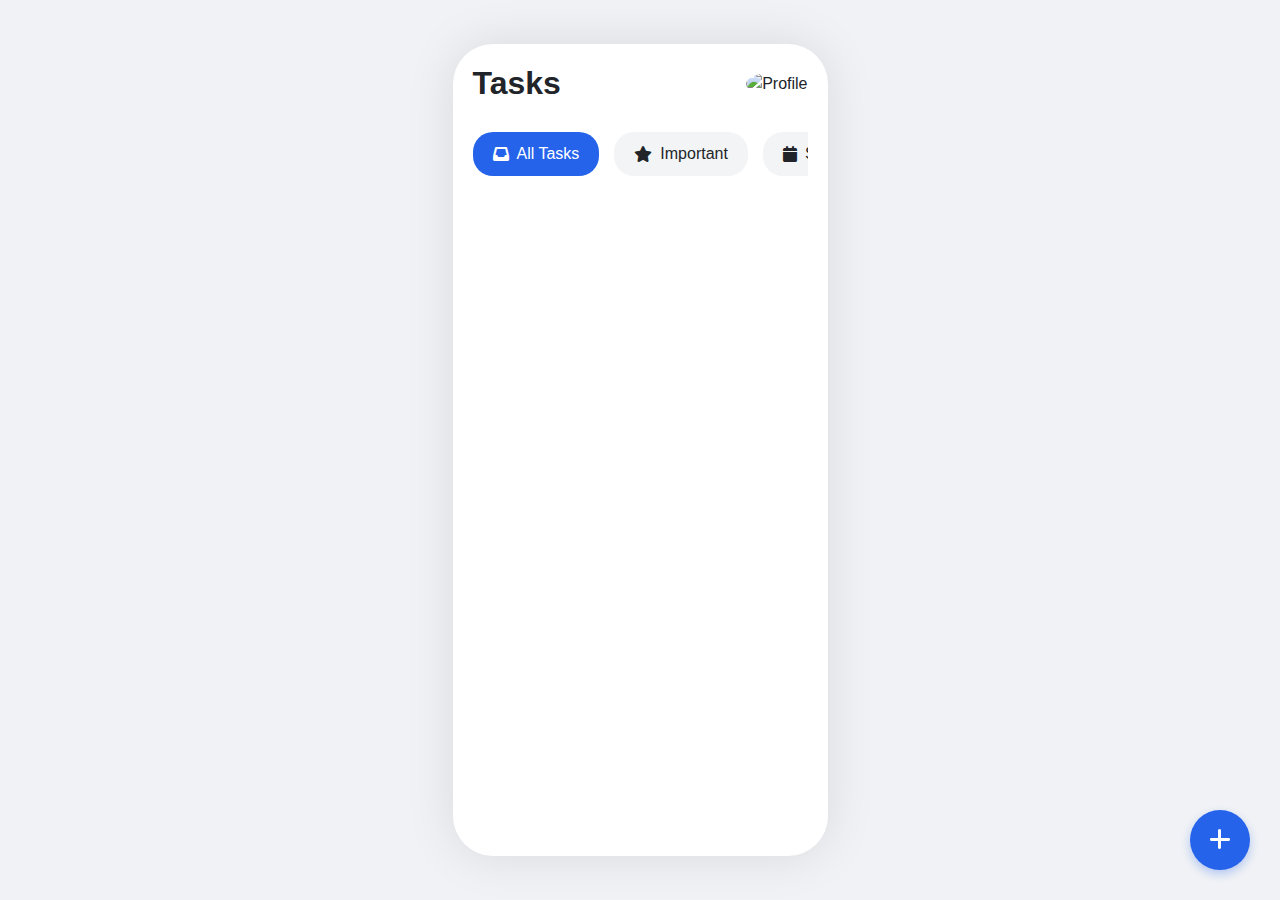
==== projects/mobile_app/index.html @ ffae8e7e "Add ecommerce, mobile app, and web automator projects" ====
<!DOCTYPE html>
<html lang="en">
<head>
    <meta charset="UTF-8">
    <meta name="viewport" content="width=device-width, initial-scale=1.0">
    <title>Task Manager App - Mobile Prototype</title>
    <link href="https://cdn.jsdelivr.net/npm/bootstrap@5.3.0/dist/css/bootstrap.min.css" rel="stylesheet">
    <link rel="stylesheet" href="styles.css">
    <link rel="stylesheet" href="https://cdnjs.cloudflare.com/ajax/libs/font-awesome/6.0.0/css/all.min.css">
</head>
<body>
    <div class="phone-frame">
        <div class="app-container">
            <!-- Header -->
            <header>
                <h1>Tasks</h1>
                <div class="user-profile">
                    <img src="https://via.placeholder.com/40" alt="Profile" class="avatar">
                </div>
            </header>

            <!-- Task Categories -->
            <div class="categories">
                <div class="category active">
                    <i class="fas fa-inbox"></i>
                    <span>All Tasks</span>
                </div>
                <div class="category">
                    <i class="fas fa-star"></i>
                    <span>Important</span>
                </div>
                <div class="category">
                    <i class="fas fa-calendar"></i>
                    <span>Scheduled</span>
                </div>
            </div>

            <!-- Task List -->
            <div class="task-list">
                <div class="task-item" data-priority="high">
                    <div class="task-priority">
                        <span class="priority-indicator"></span>
                    </div>
                    <input type="checkbox">
                    <div class="task-content">
                        <span class="task-text" contenteditable="true">Complete portfolio design</span>
                        <div class="task-meta">
                            <span class="task-date">Today</span>
                            <div class="task-actions">
                                <button class="priority-btn" title="Set Priority">
                                    <i class="fas fa-flag"></i>
                                </button>
                                <button class="date-btn" title="Set Due Date">
                                    <i class="fas fa-calendar-alt"></i>
                                </button>
                                <button class="delete-btn" title="Delete Task">
                                    <i class="fas fa-trash"></i>
                                </button>
                            </div>
                        </div>
                    </div>
                </div>

                <div class="task-item" data-priority="medium">
                    <div class="task-priority">
                        <span class="priority-indicator"></span>
                    </div>
                    <input type="checkbox">
                    <div class="task-content">
                        <span class="task-text" contenteditable="true">Meeting with client</span>
                        <div class="task-meta">
                            <span class="task-date">Tomorrow</span>
                            <div class="task-actions">
                                <button class="priority-btn" title="Set Priority">
                                    <i class="fas fa-flag"></i>
                                </button>
                                <button class="date-btn" title="Set Due Date">
                                    <i class="fas fa-calendar-alt"></i>
                                </button>
                                <button class="delete-btn" title="Delete Task">
                                    <i class="fas fa-trash"></i>
                                </button>
                            </div>
                        </div>
                    </div>
                </div>

                <div class="task-item">
                    <div class="task-priority">
                        <span class="priority-indicator"></span>
                    </div>
                    <input type="checkbox">
                    <div class="task-content">
                        <span class="task-text" contenteditable="true">Update project documentation</span>
                        <div class="task-meta">
                            <span class="task-date">Next Week</span>
                            <div class="task-actions">
                                <button class="priority-btn" title="Set Priority">
                                    <i class="fas fa-flag"></i>
                                </button>
                                <button class="date-btn" title="Set Due Date">
                                    <i class="fas fa-calendar-alt"></i>
                                </button>
                                <button class="delete-btn" title="Delete Task">
                                    <i class="fas fa-trash"></i>
                                </button>
                            </div>
                        </div>
                    </div>
                </div>
            </div>

            <!-- Add Task Button -->
            <button class="add-task-btn">
                <i class="fas fa-plus"></i>
            </button>

            <!-- Priority Menu (Hidden by default) -->
            <div class="priority-menu" style="display: none;">
                <button data-priority="high">High Priority</button>
                <button data-priority="medium">Medium Priority</button>
                <button data-priority="low">Low Priority</button>
            </div>

            <!-- Date Picker (Hidden by default) -->
            <div class="date-picker" style="display: none;">
                <div class="date-picker-header">
                    <button class="close-picker">&times;</button>
                    <h3>Set Due Date</h3>
                </div>
                <input type="date" class="date-input">
                <div class="quick-dates">
                    <button data-date="today">Today</button>
                    <button data-date="tomorrow">Tomorrow</button>
                    <button data-date="next-week">Next Week</button>
                </div>
            </div>
        </div>
    </div>

    <script src="script.js"></script>
</body>
</html>
---- projects/mobile_app/styles.css ----
/* Global Styles */
:root {
    --primary-color: #2563eb;
    --secondary-color: #1e40af;
    --light-gray: #f3f4f6;
    --dark-gray: #4b5563;
}

body {
    font-family: 'Inter', sans-serif;
    background-color: #f0f2f5;
    display: flex;
    justify-content: center;
    align-items: center;
    min-height: 100vh;
    margin: 0;
    padding: 20px;
}

/* Phone Frame */
.phone-frame {
    background: white;
    width: 375px;
    height: 812px;
    border-radius: 40px;
    box-shadow: 0 0 50px rgba(0, 0, 0, 0.1);
    overflow: hidden;
    position: relative;
}

/* App Container */
.app-container {
    height: 100%;
    overflow-y: auto;
    padding: 20px;
}

/* Header */
header {
    display: flex;
    justify-content: space-between;
    align-items: center;
    margin-bottom: 30px;
}

header h1 {
    font-size: 32px;
    font-weight: 700;
    margin: 0;
}

.user-profile .avatar {
    width: 40px;
    height: 40px;
    border-radius: 50%;
}

/* Categories */
.categories {
    display: flex;
    gap: 15px;
    margin-bottom: 30px;
    overflow-x: auto;
    padding-bottom: 10px;
}

.category {
    display: flex;
    align-items: center;
    gap: 8px;
    padding: 10px 20px;
    background: var(--light-gray);
    border-radius: 20px;
    cursor: pointer;
    transition: all 0.3s ease;
    white-space: nowrap;
}

.category.active {
    background: var(--primary-color);
    color: white;
}

/* Task List */
.task-list {
    display: flex;
    flex-direction: column;
    gap: 15px;
}

.task-item {
    display: flex;
    align-items: flex-start;
    gap: 15px;
    padding: 15px;
    background: white;
    border-radius: 12px;
    box-shadow: 0 2px 4px rgba(0, 0, 0, 0.05);
    transition: transform 0.3s ease, box-shadow 0.3s ease;
}

.task-item:hover {
    transform: translateY(-2px);
    box-shadow: 0 4px 8px rgba(0, 0, 0, 0.1);
}

.task-priority {
    padding-top: 3px;
}

.priority-indicator {
    display: block;
    width: 12px;
    height: 12px;
    border-radius: 50%;
    background: #e5e7eb;
}

.task-item[data-priority="high"] .priority-indicator {
    background: #ef4444;
}

.task-item[data-priority="medium"] .priority-indicator {
    background: #f59e0b;
}

.task-item[data-priority="low"] .priority-indicator {
    background: #10b981;
}

.task-content {
    flex: 1;
}

.task-meta {
    display: flex;
    justify-content: space-between;
    align-items: center;
    margin-top: 8px;
    font-size: 0.875rem;
    color: var(--dark-gray);
}

.task-actions {
    display: flex;
    gap: 8px;
    opacity: 0;
    transition: opacity 0.3s ease;
}

.task-item:hover .task-actions {
    opacity: 1;
}

.task-actions button {
    background: none;
    border: none;
    padding: 4px;
    color: var(--dark-gray);
    cursor: pointer;
    transition: color 0.3s ease;
}

.task-actions button:hover {
    color: var(--primary-color);
}

.task-item input[type="checkbox"] {
    width: 20px;
    height: 20px;
    border-radius: 6px;
    border: 2px solid var(--primary-color);
    cursor: pointer;
}

.task-text {
    flex: 1;
    font-size: 16px;
}

.task-date {
    font-size: 14px;
    color: var(--dark-gray);
}

.task-item.completed .task-text {
    text-decoration: line-through;
    color: var(--dark-gray);
}

/* Priority Menu */
.priority-menu {
    position: fixed;
    background: white;
    border-radius: 12px;
    box-shadow: 0 4px 12px rgba(0, 0, 0, 0.1);
    padding: 8px;
    z-index: 1000;
}

.priority-menu button {
    display: block;
    width: 100%;
    padding: 8px 16px;
    border: none;
    background: none;
    text-align: left;
    cursor: pointer;
    transition: background-color 0.3s ease;
}

.priority-menu button:hover {
    background-color: var(--light-gray);
}

/* Date Picker */
.date-picker {
    position: fixed;
    top: 50%;
    left: 50%;
    transform: translate(-50%, -50%);
    background: white;
    border-radius: 16px;
    box-shadow: 0 4px 20px rgba(0, 0, 0, 0.15);
    padding: 20px;
    z-index: 1000;
    width: 90%;
    max-width: 320px;
}

.date-picker-header {
    display: flex;
    justify-content: space-between;
    align-items: center;
    margin-bottom: 16px;
}

.close-picker {
    background: none;
    border: none;
    font-size: 24px;
    color: var(--dark-gray);
    cursor: pointer;
}

.date-input {
    width: 100%;
    padding: 8px;
    border: 1px solid var(--light-gray);
    border-radius: 8px;
    margin-bottom: 16px;
}

.quick-dates {
    display: grid;
    grid-template-columns: repeat(3, 1fr);
    gap: 8px;
}

.quick-dates button {
    padding: 8px;
    border: 1px solid var(--light-gray);
    border-radius: 8px;
    background: none;
    cursor: pointer;
    transition: all 0.3s ease;
}

.quick-dates button:hover {
    background: var(--primary-color);
    color: white;
    border-color: var(--primary-color);
}

/* Task Text Editing */
.task-text[contenteditable="true"]:focus {
    outline: none;
    border-bottom: 2px solid var(--primary-color);
    padding-bottom: 2px;
}

/* Animations */
@keyframes slideIn {
    from {
        opacity: 0;
        transform: translateY(10px);
    }
    to {
        opacity: 1;
        transform: translateY(0);
    }
}

.task-item {
    animation: slideIn 0.3s ease forwards;
}

/* Add Task Button */
.add-task-btn {
    position: fixed;
    bottom: 30px;
    right: 30px;
    width: 60px;
    height: 60px;
    border-radius: 50%;
    background: var(--primary-color);
    color: white;
    border: none;
    font-size: 24px;
    cursor: pointer;
    box-shadow: 0 4px 10px rgba(37, 99, 235, 0.3);
    transition: transform 0.3s ease;
}

.add-task-btn:hover {
    transform: scale(1.1);
}

/* Scrollbar Styles */
::-webkit-scrollbar {
    width: 6px;
    height: 6px;
}

::-webkit-scrollbar-track {
    background: var(--light-gray);
    border-radius: 3px;
}

::-webkit-scrollbar-thumb {
    background: var(--dark-gray);
    border-radius: 3px;
}

/* Responsive Design */
@media (max-width: 400px) {
    .phone-frame {
        width: 100%;
        height: 100vh;
        border-radius: 0;
    }
}
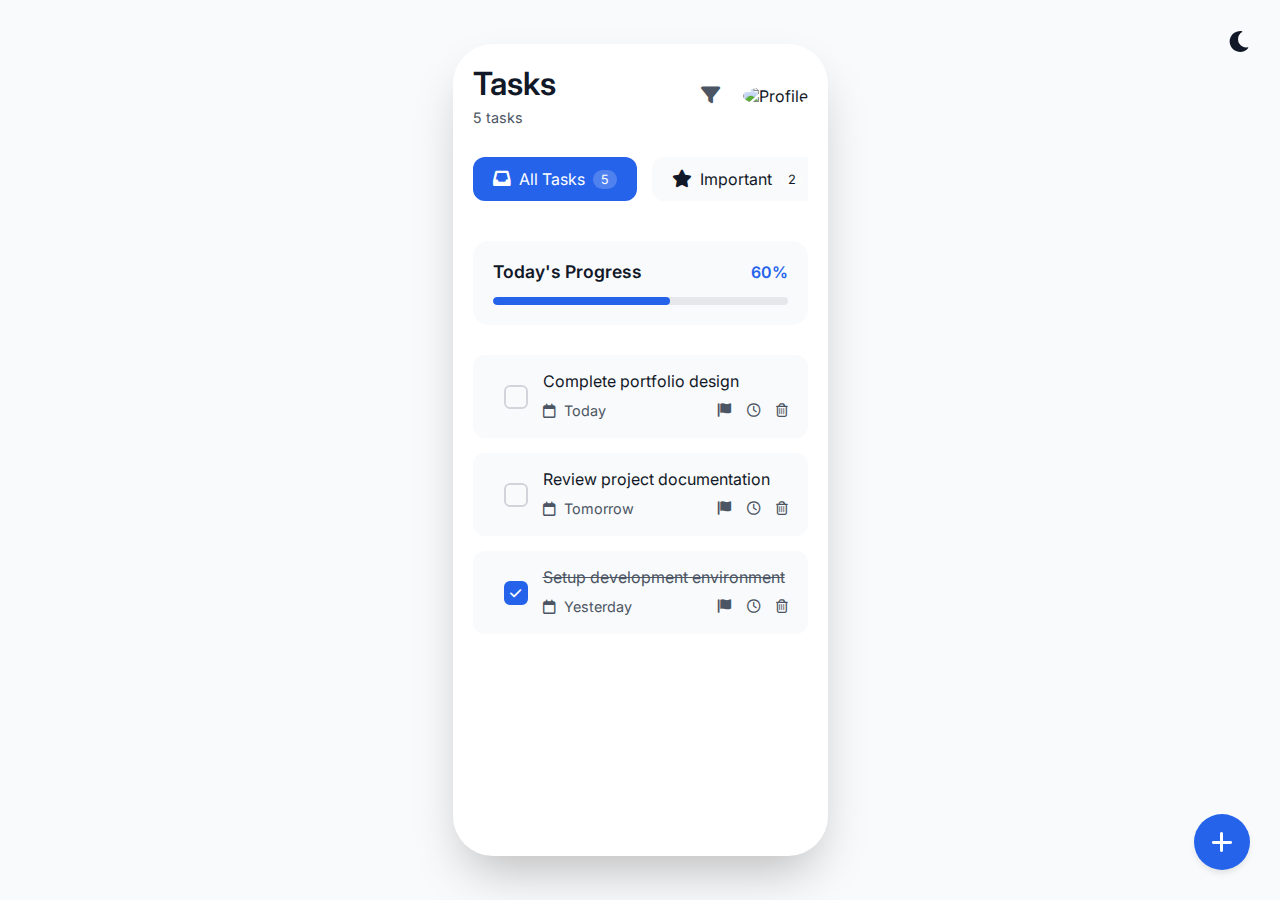
==== commit 76b5fa31: "Updated portfolio with latest changes and fixed file paths" ====
--- a/projects/mobile_app/index.html
+++ b/projects/mobile_app/index.html
@@ -4,18 +4,32 @@
     <meta charset="UTF-8">
     <meta name="viewport" content="width=device-width, initial-scale=1.0">
     <title>Task Manager App - Mobile Prototype</title>
-    <link href="https://cdn.jsdelivr.net/npm/bootstrap@5.3.0/dist/css/bootstrap.min.css" rel="stylesheet">
-    <link rel="stylesheet" href="styles.css">
+    <link href="https://fonts.googleapis.com/css2?family=Inter:wght@400;500;600&display=swap" rel="stylesheet">
     <link rel="stylesheet" href="https://cdnjs.cloudflare.com/ajax/libs/font-awesome/6.0.0/css/all.min.css">
+    <link rel="stylesheet" href="./styles.css">
 </head>
 <body>
+    <div class="theme-toggle">
+        <button id="themeToggle">
+            <i class="fas fa-moon"></i>
+        </button>
+    </div>
+    
     <div class="phone-frame">
         <div class="app-container">
             <!-- Header -->
             <header>
-                <h1>Tasks</h1>
-                <div class="user-profile">
-                    <img src="https://via.placeholder.com/40" alt="Profile" class="avatar">
+                <div class="header-left">
+                    <h1>Tasks</h1>
+                    <span class="task-count">5 tasks</span>
+                </div>
+                <div class="header-right">
+                    <button class="filter-btn">
+                        <i class="fas fa-filter"></i>
+                    </button>
+                    <div class="user-profile">
+                        <img src="https://via.placeholder.com/40" alt="Profile" class="avatar">
+                    </div>
                 </div>
             </header>
 
@@ -24,85 +38,108 @@
                 <div class="category active">
                     <i class="fas fa-inbox"></i>
                     <span>All Tasks</span>
+                    <span class="task-count">5</span>
                 </div>
                 <div class="category">
                     <i class="fas fa-star"></i>
                     <span>Important</span>
+                    <span class="task-count">2</span>
                 </div>
                 <div class="category">
                     <i class="fas fa-calendar"></i>
                     <span>Scheduled</span>
+                    <span class="task-count">3</span>
+                </div>
+            </div>
+
+            <!-- Progress Overview -->
+            <div class="progress-section">
+                <div class="progress-header">
+                    <h2>Today's Progress</h2>
+                    <span class="progress-percent">60%</span>
+                </div>
+                <div class="progress-bar">
+                    <div class="progress-fill" style="width: 60%"></div>
                 </div>
             </div>
 
             <!-- Task List -->
-            <div class="task-list">
-                <div class="task-item" data-priority="high">
+            <div class="task-list" id="taskList">
+                <div class="task-item" data-priority="high" draggable="true">
                     <div class="task-priority">
                         <span class="priority-indicator"></span>
                     </div>
-                    <input type="checkbox">
+                    <div class="task-checkbox">
+                        <input type="checkbox" id="task1">
+                        <label for="task1"></label>
+                    </div>
                     <div class="task-content">
                         <span class="task-text" contenteditable="true">Complete portfolio design</span>
                         <div class="task-meta">
-                            <span class="task-date">Today</span>
+                            <span class="task-date"><i class="far fa-calendar"></i> Today</span>
                             <div class="task-actions">
                                 <button class="priority-btn" title="Set Priority">
                                     <i class="fas fa-flag"></i>
                                 </button>
-                                <button class="date-btn" title="Set Due Date">
-                                    <i class="fas fa-calendar-alt"></i>
+                                <button class="schedule-btn" title="Schedule">
+                                    <i class="far fa-clock"></i>
                                 </button>
-                                <button class="delete-btn" title="Delete Task">
-                                    <i class="fas fa-trash"></i>
+                                <button class="delete-btn" title="Delete">
+                                    <i class="far fa-trash-alt"></i>
                                 </button>
                             </div>
                         </div>
                     </div>
                 </div>
 
-                <div class="task-item" data-priority="medium">
+                <div class="task-item" data-priority="medium" draggable="true">
                     <div class="task-priority">
                         <span class="priority-indicator"></span>
                     </div>
-                    <input type="checkbox">
+                    <div class="task-checkbox">
+                        <input type="checkbox" id="task2">
+                        <label for="task2"></label>
+                    </div>
                     <div class="task-content">
-                        <span class="task-text" contenteditable="true">Meeting with client</span>
+                        <span class="task-text" contenteditable="true">Review project documentation</span>
                         <div class="task-meta">
-                            <span class="task-date">Tomorrow</span>
+                            <span class="task-date"><i class="far fa-calendar"></i> Tomorrow</span>
                             <div class="task-actions">
                                 <button class="priority-btn" title="Set Priority">
                                     <i class="fas fa-flag"></i>
                                 </button>
-                                <button class="date-btn" title="Set Due Date">
-                                    <i class="fas fa-calendar-alt"></i>
+                                <button class="schedule-btn" title="Schedule">
+                                    <i class="far fa-clock"></i>
                                 </button>
-                                <button class="delete-btn" title="Delete Task">
-                                    <i class="fas fa-trash"></i>
+                                <button class="delete-btn" title="Delete">
+                                    <i class="far fa-trash-alt"></i>
                                 </button>
                             </div>
                         </div>
                     </div>
                 </div>
 
-                <div class="task-item">
+                <div class="task-item completed" data-priority="low" draggable="true">
                     <div class="task-priority">
                         <span class="priority-indicator"></span>
                     </div>
-                    <input type="checkbox">
+                    <div class="task-checkbox">
+                        <input type="checkbox" id="task3" checked>
+                        <label for="task3"></label>
+                    </div>
                     <div class="task-content">
-                        <span class="task-text" contenteditable="true">Update project documentation</span>
+                        <span class="task-text" contenteditable="true">Setup development environment</span>
                         <div class="task-meta">
-                            <span class="task-date">Next Week</span>
+                            <span class="task-date"><i class="far fa-calendar"></i> Yesterday</span>
                             <div class="task-actions">
                                 <button class="priority-btn" title="Set Priority">
                                     <i class="fas fa-flag"></i>
                                 </button>
-                                <button class="date-btn" title="Set Due Date">
-                                    <i class="fas fa-calendar-alt"></i>
+                                <button class="schedule-btn" title="Schedule">
+                                    <i class="far fa-clock"></i>
                                 </button>
-                                <button class="delete-btn" title="Delete Task">
-                                    <i class="fas fa-trash"></i>
+                                <button class="delete-btn" title="Delete">
+                                    <i class="far fa-trash-alt"></i>
                                 </button>
                             </div>
                         </div>
@@ -114,30 +151,37 @@
             <button class="add-task-btn">
                 <i class="fas fa-plus"></i>
             </button>
+        </div>
 
-            <!-- Priority Menu (Hidden by default) -->
-            <div class="priority-menu" style="display: none;">
-                <button data-priority="high">High Priority</button>
-                <button data-priority="medium">Medium Priority</button>
-                <button data-priority="low">Low Priority</button>
+        <!-- Priority Menu (Hidden by default) -->
+        <div class="priority-menu" style="display: none;">
+            <button data-priority="high">
+                <span class="priority-dot high"></span>
+                High Priority
+            </button>
+            <button data-priority="medium">
+                <span class="priority-dot medium"></span>
+                Medium Priority
+            </button>
+            <button data-priority="low">
+                <span class="priority-dot low"></span>
+                Low Priority
+            </button>
+        </div>
+
+        <!-- Schedule Menu (Hidden by default) -->
+        <div class="schedule-menu" style="display: none;">
+            <div class="quick-dates">
+                <button>Today</button>
+                <button>Tomorrow</button>
+                <button>Next Week</button>
             </div>
-
-            <!-- Date Picker (Hidden by default) -->
-            <div class="date-picker" style="display: none;">
-                <div class="date-picker-header">
-                    <button class="close-picker">&times;</button>
-                    <h3>Set Due Date</h3>
-                </div>
-                <input type="date" class="date-input">
-                <div class="quick-dates">
-                    <button data-date="today">Today</button>
-                    <button data-date="tomorrow">Tomorrow</button>
-                    <button data-date="next-week">Next Week</button>
-                </div>
+            <div class="custom-date">
+                <input type="date">
             </div>
         </div>
     </div>
 
-    <script src="script.js"></script>
+    <script src="./script.js"></script>
 </body>
 </html>
--- a/projects/mobile_app/styles.css
+++ b/projects/mobile_app/styles.css
@@ -1,31 +1,92 @@
 /* Global Styles */
 :root {
     --primary-color: #2563eb;
-    --secondary-color: #1e40af;
-    --light-gray: #f3f4f6;
-    --dark-gray: #4b5563;
+    --primary-light: #60a5fa;
+    --primary-dark: #1e40af;
+    --success-color: #10b981;
+    --warning-color: #f59e0b;
+    --danger-color: #ef4444;
+    --gray-50: #f9fafb;
+    --gray-100: #f3f4f6;
+    --gray-200: #e5e7eb;
+    --gray-300: #d1d5db;
+    --gray-400: #9ca3af;
+    --gray-500: #6b7280;
+    --gray-600: #4b5563;
+    --gray-700: #374151;
+    --gray-800: #1f2937;
+    --gray-900: #111827;
+    
+    /* Light Theme */
+    --bg-primary: white;
+    --bg-secondary: var(--gray-50);
+    --text-primary: var(--gray-900);
+    --text-secondary: var(--gray-600);
+    --border-color: var(--gray-200);
+    --hover-color: var(--gray-100);
+}
+
+/* Dark Theme */
+[data-theme="dark"] {
+    --bg-primary: var(--gray-900);
+    --bg-secondary: var(--gray-800);
+    --text-primary: white;
+    --text-secondary: var(--gray-400);
+    --border-color: var(--gray-700);
+}
+
+/* Base Styles */
+* {
+    margin: 0;
+    padding: 0;
+    box-sizing: border-box;
 }
 
 body {
     font-family: 'Inter', sans-serif;
-    background-color: #f0f2f5;
+    background-color: var(--bg-secondary);
+    color: var(--text-primary);
     display: flex;
     justify-content: center;
     align-items: center;
     min-height: 100vh;
     margin: 0;
     padding: 20px;
+    transition: background-color 0.3s ease;
+}
+
+/* Theme Toggle */
+.theme-toggle {
+    position: fixed;
+    top: 20px;
+    right: 20px;
+}
+
+.theme-toggle button {
+    background: none;
+    border: none;
+    color: var(--text-primary);
+    font-size: 1.5rem;
+    cursor: pointer;
+    padding: 8px;
+    border-radius: 50%;
+    transition: all 0.3s ease;
+}
+
+.theme-toggle button:hover {
+    background-color: var(--gray-200);
 }
 
 /* Phone Frame */
 .phone-frame {
-    background: white;
+    background: var(--bg-primary);
     width: 375px;
     height: 812px;
     border-radius: 40px;
-    box-shadow: 0 0 50px rgba(0, 0, 0, 0.1);
+    box-shadow: 0 25px 50px -12px rgba(0, 0, 0, 0.25);
     overflow: hidden;
     position: relative;
+    transition: all 0.3s ease;
 }
 
 /* App Container */
@@ -43,16 +104,45 @@
     margin-bottom: 30px;
 }
 
-header h1 {
-    font-size: 32px;
-    font-weight: 700;
-    margin: 0;
-}
-
-.user-profile .avatar {
+.header-left h1 {
+    font-size: 2rem;
+    font-weight: 600;
+    color: var(--text-primary);
+    margin-bottom: 4px;
+}
+
+.header-left .task-count {
+    color: var(--text-secondary);
+    font-size: 0.9rem;
+}
+
+.header-right {
+    display: flex;
+    align-items: center;
+    gap: 15px;
+}
+
+.filter-btn {
+    background: none;
+    border: none;
+    color: var(--text-secondary);
+    font-size: 1.2rem;
+    cursor: pointer;
+    padding: 8px;
+    border-radius: 50%;
+    transition: all 0.3s ease;
+}
+
+.filter-btn:hover {
+    background-color: var(--gray-100);
+    color: var(--primary-color);
+}
+
+.avatar {
     width: 40px;
     height: 40px;
     border-radius: 50%;
+    object-fit: cover;
 }
 
 /* Categories */
@@ -68,17 +158,67 @@
     display: flex;
     align-items: center;
     gap: 8px;
-    padding: 10px 20px;
-    background: var(--light-gray);
-    border-radius: 20px;
+    padding: 12px 20px;
+    background-color: var(--bg-secondary);
+    border-radius: 12px;
     cursor: pointer;
     transition: all 0.3s ease;
     white-space: nowrap;
 }
 
 .category.active {
-    background: var(--primary-color);
+    background-color: var(--primary-color);
     color: white;
+}
+
+.category i {
+    font-size: 1.1rem;
+}
+
+.category .task-count {
+    background-color: rgba(255, 255, 255, 0.2);
+    padding: 2px 8px;
+    border-radius: 10px;
+    font-size: 0.8rem;
+}
+
+/* Progress Section */
+.progress-section {
+    background-color: var(--bg-secondary);
+    padding: 20px;
+    border-radius: 16px;
+    margin-bottom: 30px;
+}
+
+.progress-header {
+    display: flex;
+    justify-content: space-between;
+    align-items: center;
+    margin-bottom: 15px;
+}
+
+.progress-header h2 {
+    font-size: 1.1rem;
+    font-weight: 600;
+}
+
+.progress-percent {
+    color: var(--primary-color);
+    font-weight: 600;
+}
+
+.progress-bar {
+    height: 8px;
+    background-color: var(--gray-200);
+    border-radius: 4px;
+    overflow: hidden;
+}
+
+.progress-fill {
+    height: 100%;
+    background-color: var(--primary-color);
+    border-radius: 4px;
+    transition: width 0.3s ease;
 }
 
 /* Task List */
@@ -90,209 +230,127 @@
 
 .task-item {
     display: flex;
-    align-items: flex-start;
+    align-items: center;
     gap: 15px;
-    padding: 15px;
-    background: white;
+    padding: 16px;
+    background-color: var(--bg-secondary);
     border-radius: 12px;
-    box-shadow: 0 2px 4px rgba(0, 0, 0, 0.05);
-    transition: transform 0.3s ease, box-shadow 0.3s ease;
+    transition: all 0.3s ease;
+    cursor: move;
 }
 
 .task-item:hover {
     transform: translateY(-2px);
-    box-shadow: 0 4px 8px rgba(0, 0, 0, 0.1);
-}
-
-.task-priority {
-    padding-top: 3px;
+    box-shadow: 0 4px 6px -1px rgba(0, 0, 0, 0.1);
+}
+
+.task-item.dragging {
+    opacity: 0.5;
 }
 
 .priority-indicator {
+    width: 4px;
+    height: 40px;
+    border-radius: 2px;
+}
+
+.task-item[data-priority="high"] .priority-indicator {
+    background-color: var(--danger-color);
+}
+
+.task-item[data-priority="medium"] .priority-indicator {
+    background-color: var(--warning-color);
+}
+
+.task-item[data-priority="low"] .priority-indicator {
+    background-color: var(--success-color);
+}
+
+.task-checkbox {
+    position: relative;
+}
+
+.task-checkbox input {
+    display: none;
+}
+
+.task-checkbox label {
     display: block;
-    width: 12px;
-    height: 12px;
-    border-radius: 50%;
-    background: #e5e7eb;
-}
-
-.task-item[data-priority="high"] .priority-indicator {
-    background: #ef4444;
-}
-
-.task-item[data-priority="medium"] .priority-indicator {
-    background: #f59e0b;
-}
-
-.task-item[data-priority="low"] .priority-indicator {
-    background: #10b981;
+    width: 24px;
+    height: 24px;
+    border: 2px solid var(--gray-300);
+    border-radius: 6px;
+    cursor: pointer;
+    transition: all 0.3s ease;
+}
+
+.task-checkbox input:checked + label {
+    background-color: var(--primary-color);
+    border-color: var(--primary-color);
+}
+
+.task-checkbox input:checked + label::after {
+    content: '\f00c';
+    font-family: 'Font Awesome 5 Free';
+    font-weight: 900;
+    color: white;
+    font-size: 0.8rem;
+    position: absolute;
+    top: 50%;
+    left: 50%;
+    transform: translate(-50%, -50%);
 }
 
 .task-content {
     flex: 1;
 }
 
+.task-text {
+    display: block;
+    font-size: 1rem;
+    color: var(--text-primary);
+    margin-bottom: 8px;
+    transition: all 0.3s ease;
+}
+
+.task-item.completed .task-text {
+    text-decoration: line-through;
+    color: var(--text-secondary);
+}
+
 .task-meta {
     display: flex;
     justify-content: space-between;
     align-items: center;
-    margin-top: 8px;
-    font-size: 0.875rem;
-    color: var(--dark-gray);
+}
+
+.task-date {
+    color: var(--text-secondary);
+    font-size: 0.9rem;
+}
+
+.task-date i {
+    margin-right: 4px;
 }
 
 .task-actions {
     display: flex;
     gap: 8px;
-    opacity: 0;
-    transition: opacity 0.3s ease;
-}
-
-.task-item:hover .task-actions {
-    opacity: 1;
 }
 
 .task-actions button {
     background: none;
     border: none;
+    color: var(--text-secondary);
+    cursor: pointer;
     padding: 4px;
-    color: var(--dark-gray);
-    cursor: pointer;
-    transition: color 0.3s ease;
+    border-radius: 4px;
+    transition: all 0.3s ease;
 }
 
 .task-actions button:hover {
     color: var(--primary-color);
-}
-
-.task-item input[type="checkbox"] {
-    width: 20px;
-    height: 20px;
-    border-radius: 6px;
-    border: 2px solid var(--primary-color);
-    cursor: pointer;
-}
-
-.task-text {
-    flex: 1;
-    font-size: 16px;
-}
-
-.task-date {
-    font-size: 14px;
-    color: var(--dark-gray);
-}
-
-.task-item.completed .task-text {
-    text-decoration: line-through;
-    color: var(--dark-gray);
-}
-
-/* Priority Menu */
-.priority-menu {
-    position: fixed;
-    background: white;
-    border-radius: 12px;
-    box-shadow: 0 4px 12px rgba(0, 0, 0, 0.1);
-    padding: 8px;
-    z-index: 1000;
-}
-
-.priority-menu button {
-    display: block;
-    width: 100%;
-    padding: 8px 16px;
-    border: none;
-    background: none;
-    text-align: left;
-    cursor: pointer;
-    transition: background-color 0.3s ease;
-}
-
-.priority-menu button:hover {
-    background-color: var(--light-gray);
-}
-
-/* Date Picker */
-.date-picker {
-    position: fixed;
-    top: 50%;
-    left: 50%;
-    transform: translate(-50%, -50%);
-    background: white;
-    border-radius: 16px;
-    box-shadow: 0 4px 20px rgba(0, 0, 0, 0.15);
-    padding: 20px;
-    z-index: 1000;
-    width: 90%;
-    max-width: 320px;
-}
-
-.date-picker-header {
-    display: flex;
-    justify-content: space-between;
-    align-items: center;
-    margin-bottom: 16px;
-}
-
-.close-picker {
-    background: none;
-    border: none;
-    font-size: 24px;
-    color: var(--dark-gray);
-    cursor: pointer;
-}
-
-.date-input {
-    width: 100%;
-    padding: 8px;
-    border: 1px solid var(--light-gray);
-    border-radius: 8px;
-    margin-bottom: 16px;
-}
-
-.quick-dates {
-    display: grid;
-    grid-template-columns: repeat(3, 1fr);
-    gap: 8px;
-}
-
-.quick-dates button {
-    padding: 8px;
-    border: 1px solid var(--light-gray);
-    border-radius: 8px;
-    background: none;
-    cursor: pointer;
-    transition: all 0.3s ease;
-}
-
-.quick-dates button:hover {
-    background: var(--primary-color);
-    color: white;
-    border-color: var(--primary-color);
-}
-
-/* Task Text Editing */
-.task-text[contenteditable="true"]:focus {
-    outline: none;
-    border-bottom: 2px solid var(--primary-color);
-    padding-bottom: 2px;
-}
-
-/* Animations */
-@keyframes slideIn {
-    from {
-        opacity: 0;
-        transform: translateY(10px);
-    }
-    to {
-        opacity: 1;
-        transform: translateY(0);
-    }
-}
-
-.task-item {
-    animation: slideIn 0.3s ease forwards;
+    background-color: var(--gray-100);
 }
 
 /* Add Task Button */
@@ -300,43 +358,146 @@
     position: fixed;
     bottom: 30px;
     right: 30px;
-    width: 60px;
-    height: 60px;
-    border-radius: 50%;
-    background: var(--primary-color);
+    width: 56px;
+    height: 56px;
+    border-radius: 28px;
+    background-color: var(--primary-color);
     color: white;
     border: none;
-    font-size: 24px;
-    cursor: pointer;
-    box-shadow: 0 4px 10px rgba(37, 99, 235, 0.3);
-    transition: transform 0.3s ease;
+    cursor: pointer;
+    display: flex;
+    align-items: center;
+    justify-content: center;
+    font-size: 1.5rem;
+    box-shadow: 0 4px 6px -1px rgba(0, 0, 0, 0.1);
+    transition: all 0.3s ease;
 }
 
 .add-task-btn:hover {
-    transform: scale(1.1);
-}
-
-/* Scrollbar Styles */
+    background-color: var(--primary-dark);
+    transform: translateY(-2px);
+    box-shadow: 0 8px 12px -2px rgba(0, 0, 0, 0.15);
+}
+
+/* Menus */
+.priority-menu,
+.schedule-menu {
+    position: absolute;
+    bottom: 80px;
+    right: 30px;
+    background-color: var(--bg-primary);
+    border-radius: 12px;
+    box-shadow: 0 10px 15px -3px rgba(0, 0, 0, 0.1);
+    padding: 12px;
+    z-index: 1000;
+}
+
+.priority-menu button,
+.schedule-menu button {
+    display: flex;
+    align-items: center;
+    gap: 8px;
+    width: 100%;
+    padding: 12px;
+    border: none;
+    background: none;
+    color: var(--text-primary);
+    cursor: pointer;
+    border-radius: 8px;
+    transition: all 0.3s ease;
+}
+
+.priority-menu button:hover,
+.schedule-menu button:hover {
+    background-color: var(--gray-100);
+}
+
+.priority-dot {
+    width: 12px;
+    height: 12px;
+    border-radius: 50%;
+}
+
+.priority-dot.high {
+    background-color: var(--danger-color);
+}
+
+.priority-dot.medium {
+    background-color: var(--warning-color);
+}
+
+.priority-dot.low {
+    background-color: var(--success-color);
+}
+
+.quick-dates {
+    display: grid;
+    grid-template-columns: repeat(3, 1fr);
+    gap: 8px;
+    margin-bottom: 12px;
+}
+
+.custom-date input {
+    width: 100%;
+    padding: 12px;
+    border: 1px solid var(--border-color);
+    border-radius: 8px;
+    color: var(--text-primary);
+    background-color: var(--bg-secondary);
+}
+
+/* Filter Menu */
+.filter-menu {
+    position: absolute;
+    background: var(--bg-primary);
+    border: 1px solid var(--border-color);
+    border-radius: 12px;
+    box-shadow: 0 4px 12px rgba(0, 0, 0, 0.1);
+    padding: 8px;
+    z-index: 1000;
+    min-width: 180px;
+    display: none;
+}
+
+.filter-menu button {
+    display: flex;
+    align-items: center;
+    gap: 8px;
+    width: 100%;
+    padding: 12px;
+    border: none;
+    background: none;
+    color: var(--text-primary);
+    cursor: pointer;
+    border-radius: 8px;
+    transition: background-color 0.2s;
+    font-size: 14px;
+}
+
+.filter-menu button:hover {
+    background-color: var(--hover-color);
+}
+
+.filter-menu button i {
+    width: 16px;
+    text-align: center;
+}
+
+/* Scrollbar */
 ::-webkit-scrollbar {
-    width: 6px;
-    height: 6px;
+    width: 8px;
+    height: 8px;
 }
 
 ::-webkit-scrollbar-track {
-    background: var(--light-gray);
-    border-radius: 3px;
+    background: var(--bg-secondary);
 }
 
 ::-webkit-scrollbar-thumb {
-    background: var(--dark-gray);
-    border-radius: 3px;
-}
-
-/* Responsive Design */
-@media (max-width: 400px) {
-    .phone-frame {
-        width: 100%;
-        height: 100vh;
-        border-radius: 0;
-    }
-}
+    background: var(--gray-400);
+    border-radius: 4px;
+}
+
+::-webkit-scrollbar-thumb:hover {
+    background: var(--gray-500);
+}
